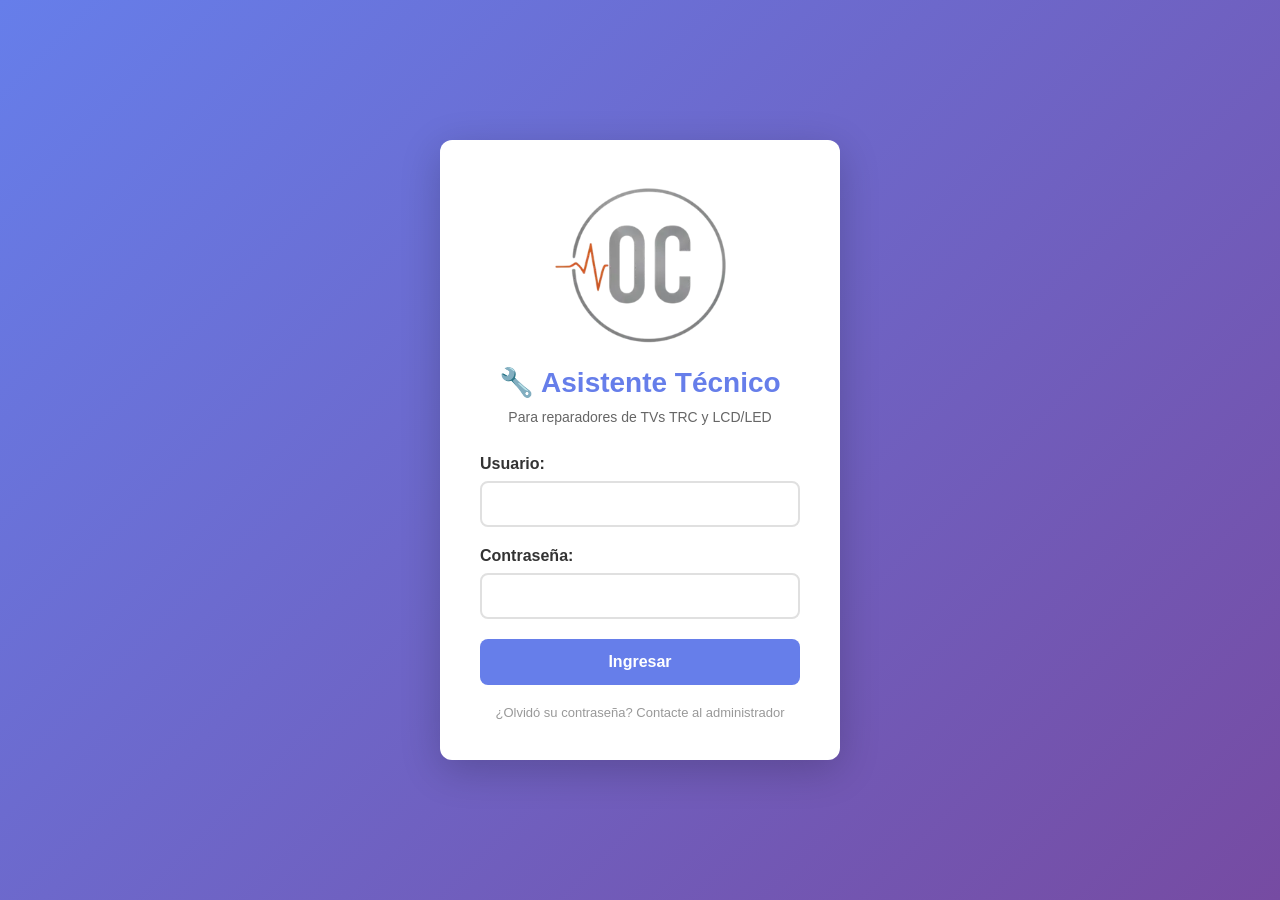
==== app.html @ 0cfd6c14 "Implementar selector de voces completo con agrupación por idioma" ====
<!DOCTYPE html>
<html lang="es">
<head>
    <meta charset="UTF-8">
    <meta name="viewport" content="width=device-width, initial-scale=1.0">
    <title>Asistente Técnico - Consulta</title>
    <link rel="stylesheet" href="styles.css">
</head>
<body>
<header>
    <div class="header-content">
        <div class="header-left">
            <img src="assets/logo-oc.webp" alt="Logo" class="logo-header">
            <h1>🔧 Fundamentación Técnica - Asistente Técnico</h1>
        </div>
        <button id="logoutBtn" class="btn-logout">🚪 Salir</button>
    </div>
</header>
    
    <main class="container">
        <!-- Selección de tipo de TV -->
        <section class="tv-selection">
            <h2>Seleccione el tipo de TV:</h2>
            <div class="tv-buttons">
                <button class="tv-btn" data-type="TRC">
                    <span class="icon">📺</span>
                    <span class="label">TV TRC</span>
                    <span class="desc">(Tubo de rayos catódicos)</span>
                </button>
                <button class="tv-btn" data-type="LCD">
                    <span class="icon">🖥️</span>
                    <span class="label">TV LCD/LED</span>
                    <span class="desc">(Pantalla plana)</span>
                </button>
            </div>
        </section>
        
        <!-- Búsqueda -->
        <section class="search-section">
            <div class="search-box">
                <label for="searchInput">¿Qué necesita saber?</label>
                <input 
                    type="text" 
                    id="searchInput" 
                    placeholder="Ej: fuente de alimentación, vertical, horizontal..."
                    autocomplete="off"
                >
                <button id="searchBtn" class="btn-primary">🔍 Buscar Información</button>
            </div>
        </section>
        
        <!-- Resultados -->
<section id="resultsSection" class="results-section hidden">
    <div class="results-header">
        <h3>Respuesta:</h3>
        <button id="listenBtn" class="btn-secondary" title="Escuchar respuesta">
            🔊 Escuchar
        </button>
    </div>
    
    <!-- Selector de voz -->
    <div class="voice-selector">
        <label for="voiceSelect">🎙️ Voz:</label>
        <select id="voiceSelect" class="voice-select">
            <option value="">Cargando voces...</option>
        </select>
    </div>
    
    <div id="resultsContent" class="results-content"></div>
</section>
        <!-- Loading -->
        <div id="loading" class="loading hidden">
            <div class="spinner"></div>
            <p>Buscando información...</p>
        </div>
    </main>
    
    <script src="config.js"></script>
    <script src="script.js"></script>
</body>
</html>
---- styles.css ----
* {
    margin: 0;
    padding: 0;
    box-sizing: border-box;
}

body {
    font-family: -apple-system, BlinkMacSystemFont, 'Segoe UI', Arial, sans-serif;
    background: linear-gradient(135deg, #667eea 0%, #764ba2 100%);
    min-height: 100vh;
    color: #333;
    font-size: 16px;
}

/* Login Page */
.login-page {
    display: flex;
    align-items: center;
    justify-content: center;
    padding: 20px;
}

.login-container {
    width: 100%;
    max-width: 400px;
}

.login-box {
    background: white;
    padding: 40px;
    border-radius: 12px;
    box-shadow: 0 10px 40px rgba(0,0,0,0.2);
}

.login-box h1 {
    text-align: center;
    color: #667eea;
    margin-bottom: 10px;
    font-size: 28px;
}

.subtitle {
    text-align: center;
    color: #666;
    margin-bottom: 30px;
    font-size: 14px;
}

.form-group {
    margin-bottom: 20px;
}

.form-group label {
    display: block;
    margin-bottom: 8px;
    font-weight: 600;
    color: #333;
}

.form-group input {
    width: 100%;
    padding: 12px;
    border: 2px solid #e0e0e0;
    border-radius: 8px;
    font-size: 16px;
    transition: border-color 0.3s;
}

.form-group input:focus {
    outline: none;
    border-color: #667eea;
}

.btn-primary {
    width: 100%;
    padding: 14px;
    background: #667eea;
    color: white;
    border: none;
    border-radius: 8px;
    font-size: 16px;
    font-weight: 600;
    cursor: pointer;
    transition: background 0.3s;
}

.btn-primary:hover {
    background: #5568d3;
}

.btn-secondary {
    padding: 10px 20px;
    background: #f0f0f0;
    color: #333;
    border: none;
    border-radius: 8px;
    font-size: 14px;
    cursor: pointer;
    transition: background 0.3s;
}

.btn-secondary:hover {
    background: #e0e0e0;
}

.help-text {
    text-align: center;
    margin-top: 20px;
    font-size: 13px;
    color: #999;
}

/* Header */
header {
    background: white;
    box-shadow: 0 2px 10px rgba(0,0,0,0.1);
    position: sticky;
    top: 0;
    z-index: 100;
}

.header-content {
    max-width: 1200px;
    margin: 0 auto;
    padding: 15px 20px;
    display: flex;
    justify-content: space-between;
    align-items: center;
}

header h1 {
    font-size: 24px;
    color: #667eea;
}

/* Main Container */
.container {
    max-width: 900px;
    margin: 0 auto;
    padding: 20px;
}

/* TV Selection */
.tv-selection {
    background: white;
    padding: 30px;
    border-radius: 12px;
    margin-bottom: 20px;
    box-shadow: 0 4px 20px rgba(0,0,0,0.1);
}

.tv-selection h2 {
    text-align: center;
    margin-bottom: 20px;
    color: #333;
    font-size: 22px;
}

.tv-buttons {
    display: grid;
    grid-template-columns: repeat(auto-fit, minmax(250px, 1fr));
    gap: 20px;
}

.tv-btn {
    background: linear-gradient(135deg, #667eea 0%, #764ba2 100%);
    color: white;
    border: none;
    padding: 30px 20px;
    border-radius: 12px;
    cursor: pointer;
    transition: transform 0.3s, box-shadow 0.3s;
    text-align: center;
}

.tv-btn:hover {
    transform: translateY(-5px);
    box-shadow: 0 10px 30px rgba(102, 126, 234, 0.4);
}

.tv-btn.active {
    background: linear-gradient(135deg, #f093fb 0%, #f5576c 100%);
    transform: scale(1.05);
}

.tv-btn .icon {
    font-size: 48px;
    display: block;
    margin-bottom: 10px;
}

.tv-btn .label {
    font-size: 20px;
    font-weight: 600;
    display: block;
    margin-bottom: 5px;
}

.tv-btn .desc {
    font-size: 13px;
    opacity: 0.9;
}

/* Search Section */
.search-section {
    background: white;
    padding: 30px;
    border-radius: 12px;
    margin-bottom: 20px;
    box-shadow: 0 4px 20px rgba(0,0,0,0.1);
}

.search-box label {
    display: block;
    margin-bottom: 15px;
    font-size: 18px;
    font-weight: 600;
    color: #333;
}

.search-box input {
    width: 100%;
    padding: 15px;
    border: 2px solid #e0e0e0;
    border-radius: 8px;
    font-size: 16px;
    margin-bottom: 15px;
    transition: border-color 0.3s;
}

.search-box input:focus {
    outline: none;
    border-color: #667eea;
}

/* Results Section */
.results-section {
    background: white;
    padding: 30px;
    border-radius: 12px;
    margin-bottom: 20px;
    box-shadow: 0 4px 20px rgba(0,0,0,0.1);
}

.results-header {
    display: flex;
    justify-content: space-between;
    align-items: center;
    margin-bottom: 20px;
    padding-bottom: 15px;
    border-bottom: 2px solid #f0f0f0;
}

.results-header h3 {
    color: #667eea;
    font-size: 20px;
}

.results-content {
    line-height: 1.8;
    color: #333;
    font-size: 16px;
}

.results-content h4 {
    color: #667eea;
    margin-top: 20px;
    margin-bottom: 10px;
    font-size: 18px;
}

.results-content p {
    margin-bottom: 15px;
}

.results-content ul, .results-content ol {
    margin-left: 25px;
    margin-bottom: 15px;
}

.results-content li {
    margin-bottom: 8px;
}

/* Loading */
.loading {
    text-align: center;
    padding: 40px;
    background: white;
    border-radius: 12px;
    box-shadow: 0 4px 20px rgba(0,0,0,0.1);
}

.spinner {
    width: 50px;
    height: 50px;
    border: 4px solid #f0f0f0;
    border-top-color: #667eea;
    border-radius: 50%;
    animation: spin 1s linear infinite;
    margin: 0 auto 20px;
}

@keyframes spin {
    to { transform: rotate(360deg); }
}

.hidden {
    display: none !important;
}

/* Responsive */
@media (max-width: 768px) {
    .login-box {
        padding: 30px 20px;
    }
    
    .header-content {
        flex-direction: column;
        gap: 10px;
    }
    
    header h1 {
        font-size: 20px;
    }
    
    .tv-buttons {
        grid-template-columns: 1fr;
    }
    
    .tv-btn {
        padding: 25px 15px;
    }
    
    .tv-btn .icon {
        font-size: 40px;
    }
    
    .tv-btn .label {
        font-size: 18px;
    }
    
    .results-header {
        flex-direction: column;
        gap: 10px;
        align-items: flex-start;
    }
}

@media (max-width: 480px) {
    body {
        font-size: 15px;
    }
    
    .container {
        padding: 15px;
    }
    
    .tv-selection, .search-section, .results-section {
        padding: 20px;
    }
}
/* ============================================
   LOGOS
   ============================================ */

/* Logo principal en página de login */
.logo-container {
    text-align: center;
    margin-bottom: 20px;
}

.logo-main {
    max-width: 180px;
    width: 100%;
    height: auto;
    display: block;
    margin: 0 auto;
    animation: fadeInDown 0.8s ease-out;
}

/* Logo pequeño en el header */
.header-logo {
    display: flex;
    align-items: center;
    gap: 12px;
}

.logo-header {
    width: 45px;
    height: 45px;
    object-fit: contain;
    border-radius: 8px;
    background: white;
    padding: 4px;
    box-shadow: 0 2px 8px rgba(0,0,0,0.1);
}

/* Animación suave de entrada */
@keyframes fadeInDown {
    from {
        opacity: 0;
        transform: translateY(-20px);
    }
    to {
        opacity: 1;
        transform: translateY(0);
    }
}

/* Responsive: ajustar tamaños en móviles */
@media (max-width: 768px) {
    .logo-main {
        max-width: 140px;
    }
    
    .logo-header {
        width: 38px;
        height: 38px;
    }
    
    header h1 {
        font-size: 18px;
    }
}

@media (max-width: 480px) {
    .logo-main {
        max-width: 120px;
    }
    
    .logo-header {
        width: 32px;
        height: 32px;
    }
    
    .header-logo {
        gap: 8px;
    }
    
    header h1 {
        font-size: 16px;
    }
}
/* ============================================
   HEADER MEJORADO
   ============================================ */

.header-content {
    display: flex;
    justify-content: space-between;
    align-items: center;
    gap: 10px;
}

.header-left {
    display: flex;
    align-items: center;
    gap: 10px;
    flex: 1;
    min-width: 0; /* Permite que el texto se recorte si es muy largo */
}

.header-left h1 {
    margin: 0;
    font-size: 18px;
    white-space: nowrap;
    overflow: hidden;
    text-overflow: ellipsis;
}

.btn-logout {
    background: #e74c3c;
    color: white;
    border: none;
    padding: 8px 16px;
    border-radius: 6px;
    font-size: 14px;
    cursor: pointer;
    white-space: nowrap;
    transition: background 0.3s;
    flex-shrink: 0;
}

.btn-logout:hover {
    background: #c0392b;
}

/* Responsive para móviles */
@media (max-width: 480px) {
    .header-content {
        flex-wrap: nowrap;
    }
    
    .header-left h1 {
        font-size: 15px;
    }
    
    .logo-header {
        width: 32px;
        height: 32px;
    }
    
    .btn-logout {
        padding: 6px 12px;
        font-size: 13px;
    }
}
/* ============================================
   SELECTOR DE VOZ
   ============================================ */

.voice-selector {
    margin-top: 15px;
    padding-top: 15px;
    border-top: 1px solid #e0e0e0;
    display: flex;
    align-items: center;
    gap: 10px;
    flex-wrap: wrap;
}

.voice-selector label {
    font-weight: 600;
    color: #333;
    font-size: 14px;
}

.voice-select {
    padding: 8px 12px;
    border: 2px solid #e0e0e0;
    border-radius: 6px;
    font-size: 14px;
    background: white;
    cursor: pointer;
    min-width: 200px;
    max-width: 100%;
    transition: border-color 0.3s;
}

.voice-select:focus {
    outline: none;
    border-color: #667eea;
}

.voice-select:hover {
    border-color: #667eea;
}

/* Responsive para móviles */
@media (max-width: 480px) {
    .voice-selector {
        flex-direction: column;
        align-items: flex-start;
    }
    
    .voice-select {
        width: 100%;
        min-width: unset;
    }
}
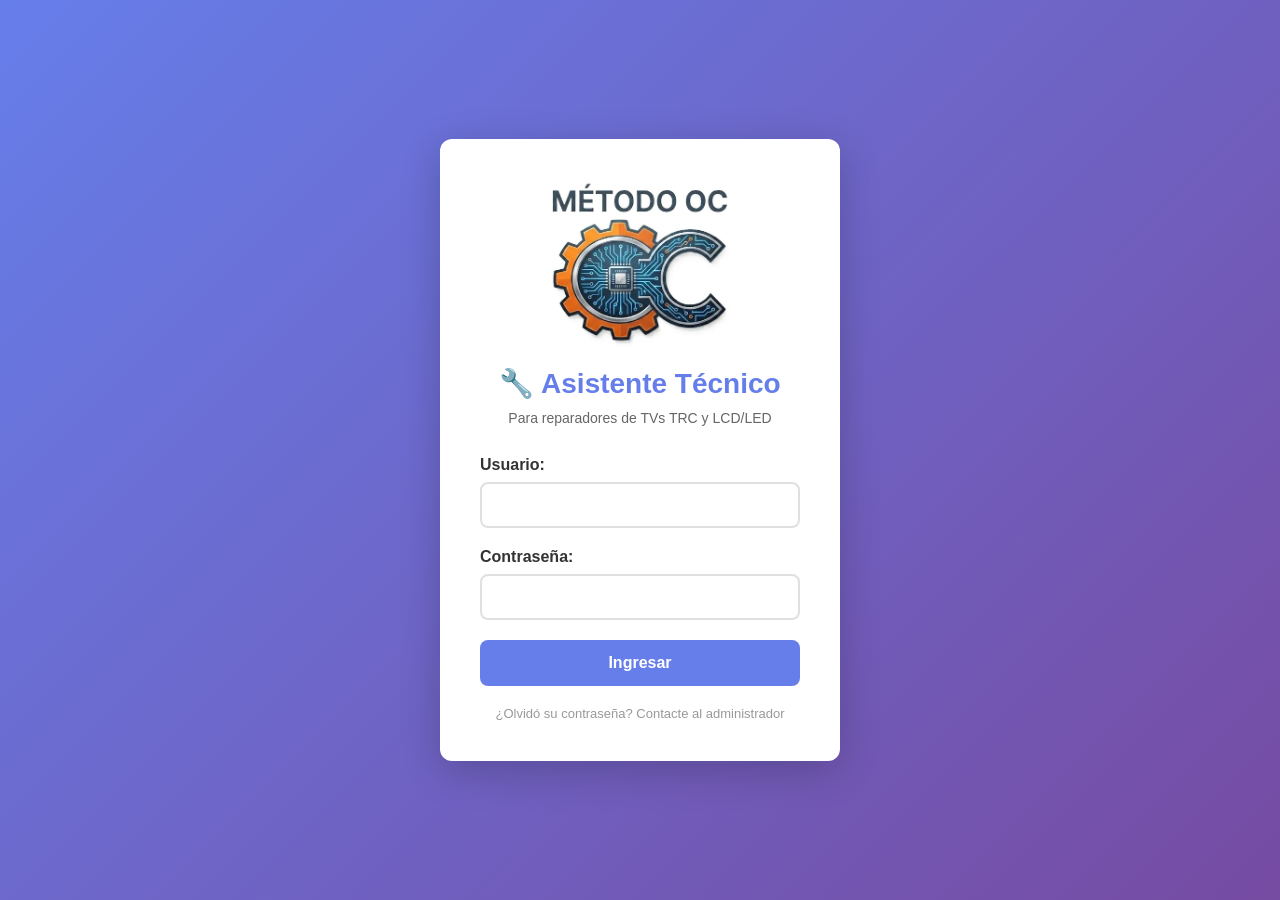
==== commit e06c4db2: "Cambio de logo" ====
--- a/app.html
+++ b/app.html
@@ -10,7 +10,7 @@
 <header>
     <div class="header-content">
         <div class="header-left">
-            <img src="assets/logo-oc.webp" alt="Logo" class="logo-header">
+            <img src="assets/Logo-nuevo-metodo-oc.webp" alt="Logo" class="logo-header">
             <h1>🔧 Fundamentación Técnica - Asistente Técnico</h1>
         </div>
         <button id="logoutBtn" class="btn-logout">🚪 Salir</button>
@@ -38,7 +38,7 @@
         <!-- Búsqueda -->
         <section class="search-section">
             <div class="search-box">
-                <label for="searchInput">¿Qué necesita saber?</label>
+                <label for="searchInput">¿Qué necesita saber o recordar?</label>
                 <input 
                     type="text" 
                     id="searchInput" 
@@ -58,13 +58,6 @@
         </button>
     </div>
     
-    <!-- Selector de voz -->
-    <div class="voice-selector">
-        <label for="voiceSelect">🎙️ Voz:</label>
-        <select id="voiceSelect" class="voice-select">
-            <option value="">Cargando voces...</option>
-        </select>
-    </div>
     
     <div id="resultsContent" class="results-content"></div>
 </section>
--- a/styles.css
+++ b/styles.css
@@ -506,56 +506,3 @@
         font-size: 13px;
     }
 }
-/* ============================================
-   SELECTOR DE VOZ
-   ============================================ */
-
-.voice-selector {
-    margin-top: 15px;
-    padding-top: 15px;
-    border-top: 1px solid #e0e0e0;
-    display: flex;
-    align-items: center;
-    gap: 10px;
-    flex-wrap: wrap;
-}
-
-.voice-selector label {
-    font-weight: 600;
-    color: #333;
-    font-size: 14px;
-}
-
-.voice-select {
-    padding: 8px 12px;
-    border: 2px solid #e0e0e0;
-    border-radius: 6px;
-    font-size: 14px;
-    background: white;
-    cursor: pointer;
-    min-width: 200px;
-    max-width: 100%;
-    transition: border-color 0.3s;
-}
-
-.voice-select:focus {
-    outline: none;
-    border-color: #667eea;
-}
-
-.voice-select:hover {
-    border-color: #667eea;
-}
-
-/* Responsive para móviles */
-@media (max-width: 480px) {
-    .voice-selector {
-        flex-direction: column;
-        align-items: flex-start;
-    }
-    
-    .voice-select {
-        width: 100%;
-        min-width: unset;
-    }
-}
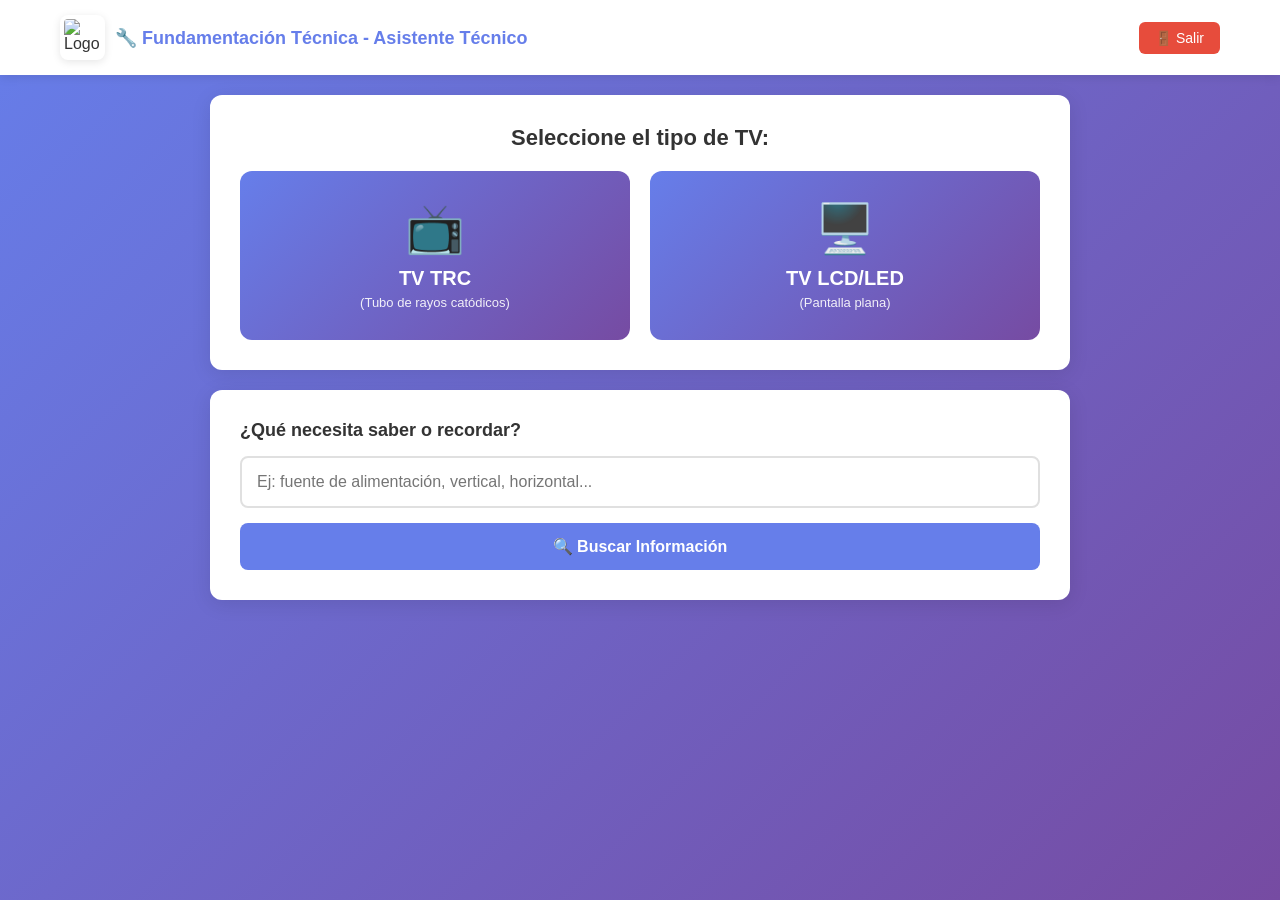
==== commit 2e98521b: "Update app.html" ====
--- a/app.html
+++ b/app.html
@@ -68,7 +68,5 @@
         </div>
     </main>
     
-    <script src="config.js"></script>
-    <script src="script.js"></script>
 </body>
-</html>+</html>
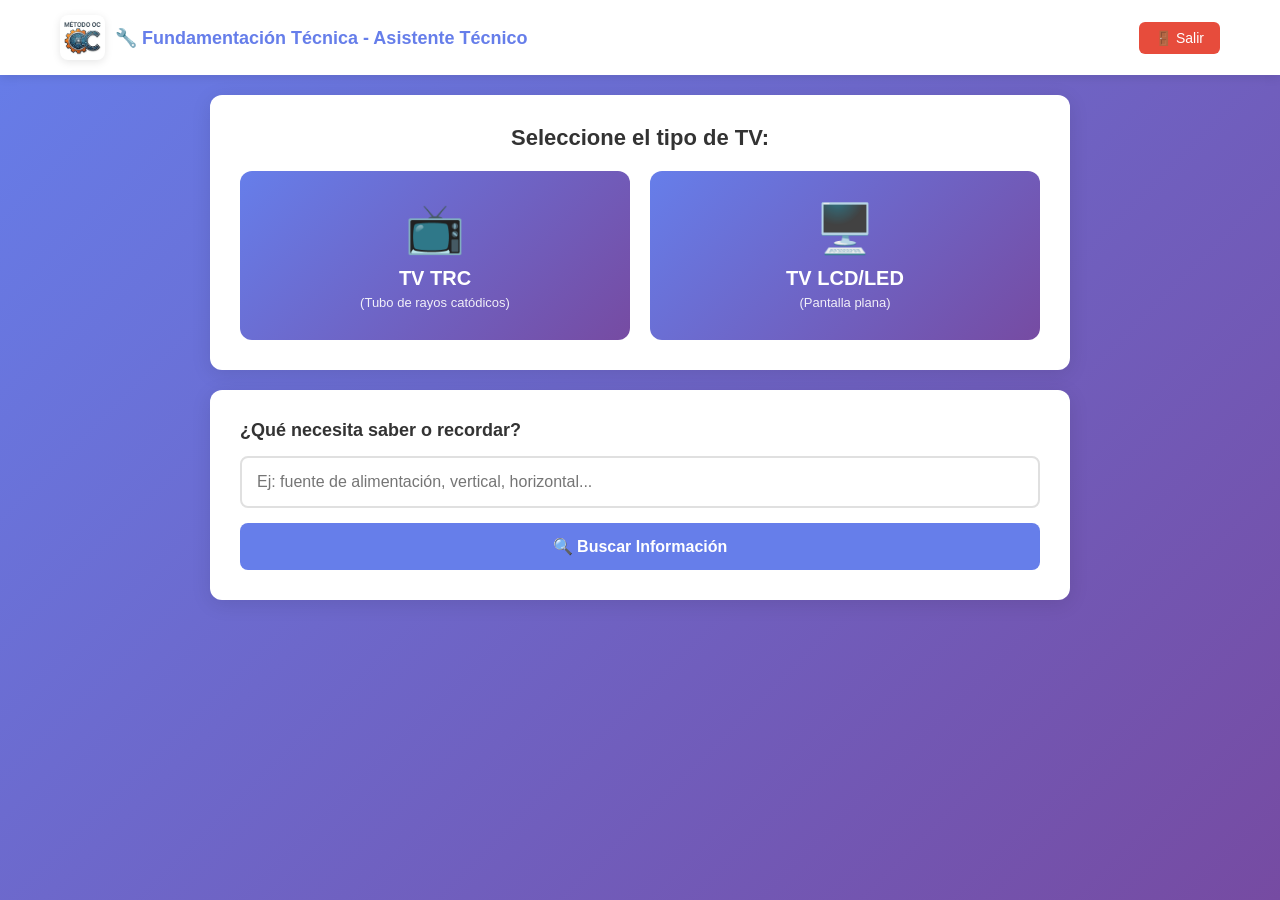
==== commit 9ea9c854: "Fix logo image source path in app.html" ====
--- a/app.html
+++ b/app.html
@@ -10,7 +10,7 @@
 <header>
     <div class="header-content">
         <div class="header-left">
-            <img src="assets/Logo-nuevo-metodo-oc.webp" alt="Logo" class="logo-header">
+            <img src="Logo-nuevo-metodo-oc.webp" alt="Logo" class="logo-header">
             <h1>🔧 Fundamentación Técnica - Asistente Técnico</h1>
         </div>
         <button id="logoutBtn" class="btn-logout">🚪 Salir</button>
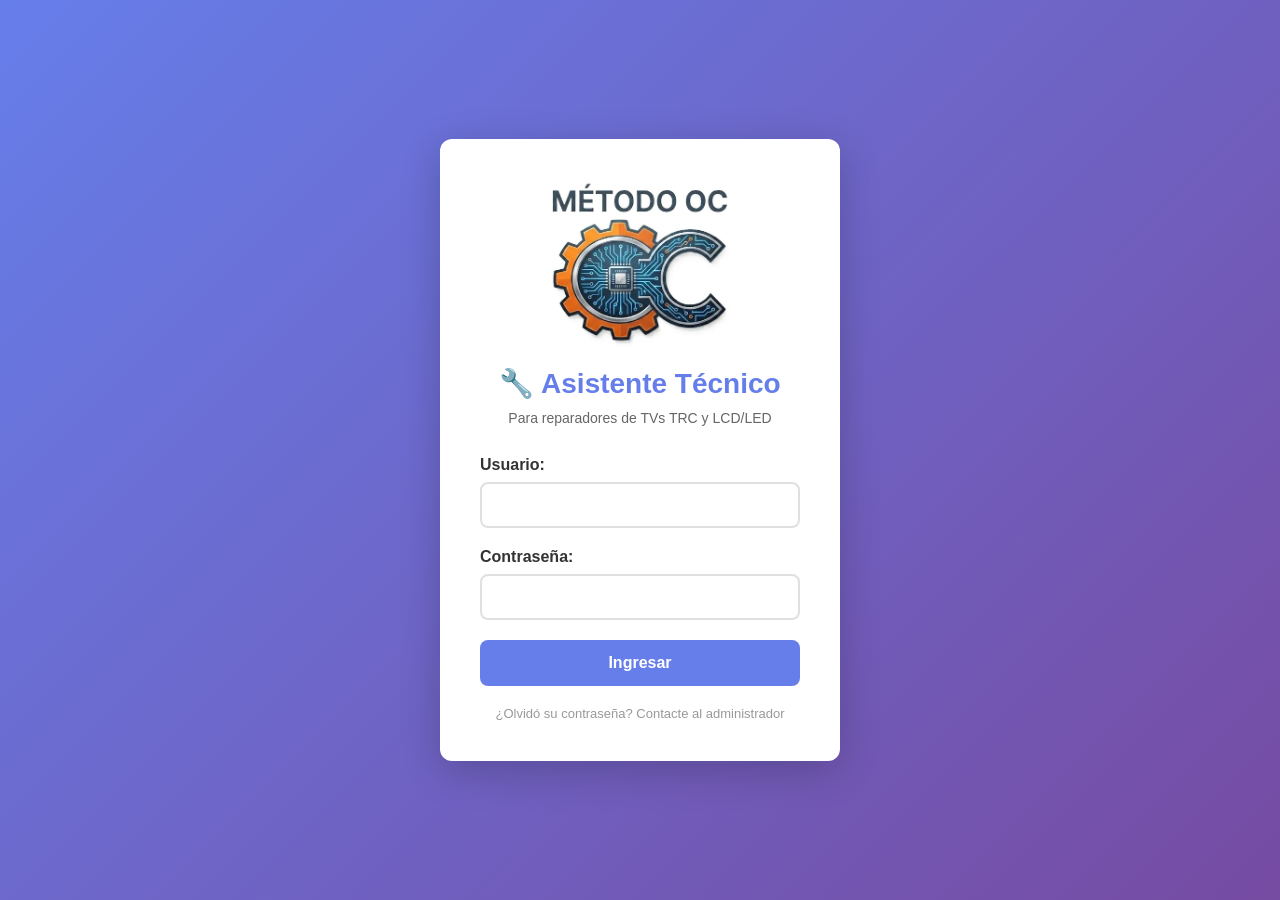
==== commit 169f67f9: "Update app.html" ====
--- a/app.html
+++ b/app.html
@@ -7,66 +7,62 @@
     <link rel="stylesheet" href="styles.css">
 </head>
 <body>
-<header>
-    <div class="header-content">
-        <div class="header-left">
-            <img src="Logo-nuevo-metodo-oc.webp" alt="Logo" class="logo-header">
-            <h1>🔧 Fundamentación Técnica - Asistente Técnico</h1>
-        </div>
-        <button id="logoutBtn" class="btn-logout">🚪 Salir</button>
+    <div class="container">
+        <header class="app-header">
+            <div class="logo-container">
+                <img src="Logo-nuevo-metodo-oc.webp" alt="Logo" class="logo-main">
+            </div>
+            <h1>🔧 Fundamentación Técnica</h1>
+            <p class="subtitle">Asistente Técnico Virtual</p>
+            <button id="logoutBtn" class="btn-logout">🚪 Salir</button>
+        </header>
+
+        <main class="app-main">
+            <!-- Selección de tipo de TV -->
+            <section class="card">
+                <h2>📺 Seleccione el tipo de TV</h2>
+                <div class="tv-type-selector">
+                    <button type="button" class="btn-tv-type" data-type="TRC">
+                        📺 TV TRC<br><small>(Tubo de rayos catódicos)</small>
+                    </button>
+                    <button type="button" class="btn-tv-type" data-type="LCD/LED">
+                        🖥️ TV LCD/LED<br><small>(Pantalla plana)</small>
+                    </button>
+                </div>
+                <p id="tvTypeSelected" class="selection-indicator"></p>
+            </section>
+
+            <!-- Formulario de búsqueda -->
+            <section class="card">
+                <h2>🔍 Buscar Concepto</h2>
+                <form id="searchForm">
+                    <div class="form-group">
+                        <label for="searchTerm">¿Qué necesita saber o recordar?</label>
+                        <input type="text" id="searchTerm" placeholder="Ej: Flyback, T-Con, Fuente conmutada..." required>
+                    </div>
+                    <button type="submit" class="btn-primary">🔍 Buscar Información</button>
+                </form>
+            </section>
+
+            <!-- Resultados -->
+            <section class="card" id="resultSection" style="display: none;">
+                <h2>📚 Explicación</h2>
+                
+                <button id="btnVoice" class="btn-voice-simple" title="Escuchar explicación">
+                    <span class="voice-icon-simple">🔊</span>
+                    <span id="voiceLabel">Escuchar explicación</span>
+                </button>
+                
+                <div class="result-content" id="resultContent"></div>
+                <button id="newSearchBtn" class="btn-secondary">🔄 Nueva Búsqueda</button>
+            </section>
+        </main>
+
+        <footer class="app-footer">
+            <p>Tutor Virtual v1.0 — Powered by Groq AI</p>
+        </footer>
     </div>
-</header>
-    
-    <main class="container">
-        <!-- Selección de tipo de TV -->
-        <section class="tv-selection">
-            <h2>Seleccione el tipo de TV:</h2>
-            <div class="tv-buttons">
-                <button class="tv-btn" data-type="TRC">
-                    <span class="icon">📺</span>
-                    <span class="label">TV TRC</span>
-                    <span class="desc">(Tubo de rayos catódicos)</span>
-                </button>
-                <button class="tv-btn" data-type="LCD">
-                    <span class="icon">🖥️</span>
-                    <span class="label">TV LCD/LED</span>
-                    <span class="desc">(Pantalla plana)</span>
-                </button>
-            </div>
-        </section>
-        
-        <!-- Búsqueda -->
-        <section class="search-section">
-            <div class="search-box">
-                <label for="searchInput">¿Qué necesita saber o recordar?</label>
-                <input 
-                    type="text" 
-                    id="searchInput" 
-                    placeholder="Ej: fuente de alimentación, vertical, horizontal..."
-                    autocomplete="off"
-                >
-                <button id="searchBtn" class="btn-primary">🔍 Buscar Información</button>
-            </div>
-        </section>
-        
-        <!-- Resultados -->
-<section id="resultsSection" class="results-section hidden">
-    <div class="results-header">
-        <h3>Respuesta:</h3>
-        <button id="listenBtn" class="btn-secondary" title="Escuchar respuesta">
-            🔊 Escuchar
-        </button>
-    </div>
-    
-    
-    <div id="resultsContent" class="results-content"></div>
-</section>
-        <!-- Loading -->
-        <div id="loading" class="loading hidden">
-            <div class="spinner"></div>
-            <p>Buscando información...</p>
-        </div>
-    </main>
-    
+
+    <script src="app.js"></script>
 </body>
 </html>
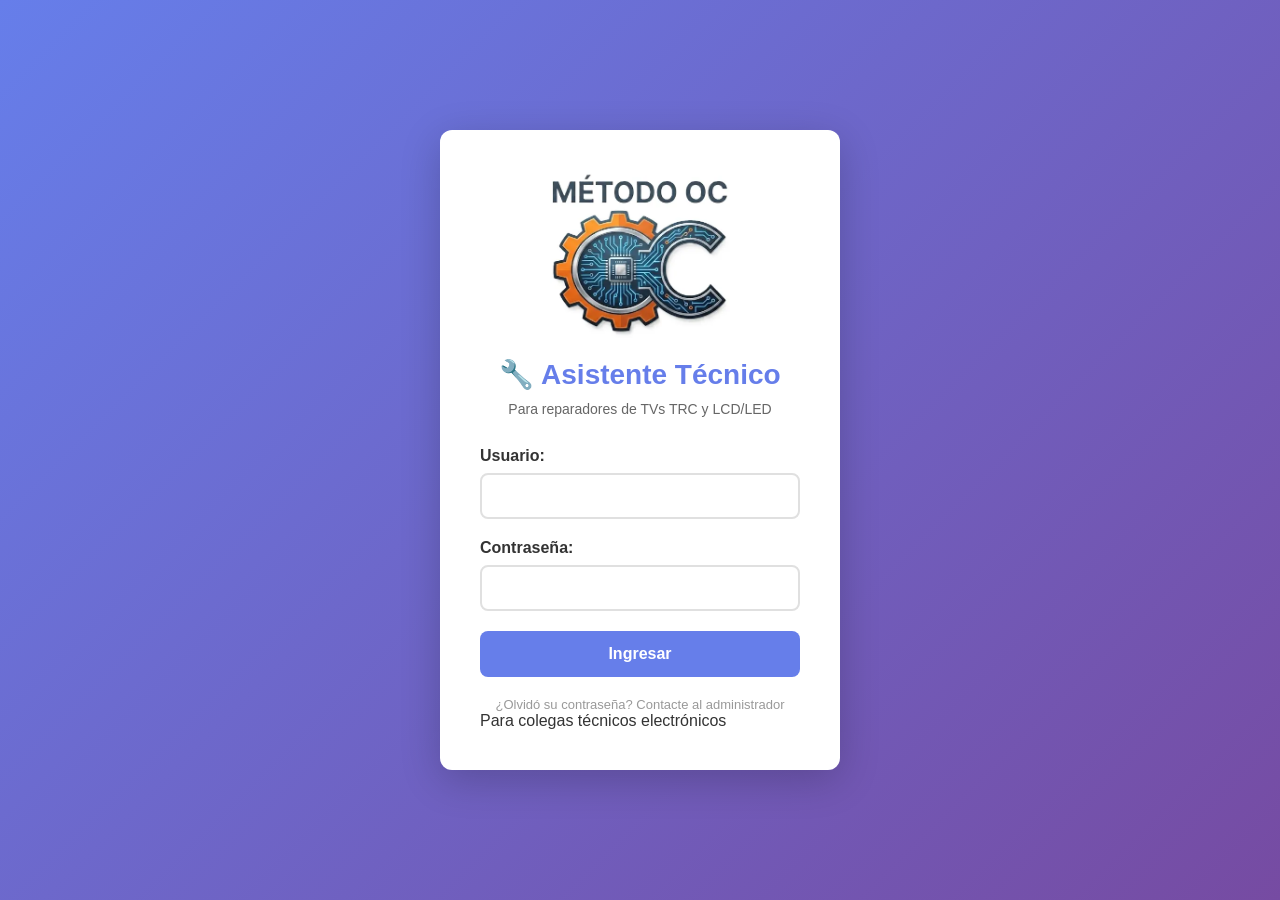
==== commit 81028da3: "Add favicon link to app.html" ====
--- a/app.html
+++ b/app.html
@@ -4,6 +4,7 @@
     <meta charset="UTF-8">
     <meta name="viewport" content="width=device-width, initial-scale=1.0">
     <title>Asistente Técnico - Consulta</title>
+     <link rel="icon" type="image/png" href="Logo-nuevo-metodo-oc.webp">
     <link rel="stylesheet" href="styles.css">
 </head>
 <body>
--- a/styles.css
+++ b/styles.css
@@ -1,3 +1,6 @@
+/* ============================================
+   RESET Y BASE
+   ============================================ */
 * {
     margin: 0;
     padding: 0;
@@ -12,7 +15,9 @@
     font-size: 16px;
 }
 
-/* Login Page */
+/* ============================================
+   LOGIN PAGE
+   ============================================ */
 .login-page {
     display: flex;
     align-items: center;
@@ -110,185 +115,258 @@
     color: #999;
 }
 
-/* Header */
-header {
+/* ============================================
+   LOGOS
+   ============================================ */
+.logo-container {
+    text-align: center;
+    margin-bottom: 20px;
+}
+
+.logo-main {
+    max-width: 180px;
+    width: 100%;
+    height: auto;
+    display: block;
+    margin: 0 auto;
+    animation: fadeInDown 0.8s ease-out;
+}
+
+@keyframes fadeInDown {
+    from {
+        opacity: 0;
+        transform: translateY(-20px);
+    }
+    to {
+        opacity: 1;
+        transform: translateY(0);
+    }
+}
+
+/* ============================================
+   HEADER DE LA APP
+   ============================================ */
+.app-header {
     background: white;
-    box-shadow: 0 2px 10px rgba(0,0,0,0.1);
-    position: sticky;
-    top: 0;
-    z-index: 100;
-}
-
-.header-content {
-    max-width: 1200px;
-    margin: 0 auto;
-    padding: 15px 20px;
-    display: flex;
-    justify-content: space-between;
-    align-items: center;
-}
-
-header h1 {
+    padding: 20px;
+    border-radius: 12px;
+    margin-bottom: 20px;
+    box-shadow: 0 4px 20px rgba(0,0,0,0.1);
+    text-align: center;
+    position: relative;
+}
+
+.app-header h1 {
+    color: #667eea;
     font-size: 24px;
-    color: #667eea;
-}
-
-/* Main Container */
+    margin-bottom: 5px;
+}
+
+.app-header .subtitle {
+    color: #666;
+    font-size: 14px;
+    margin-bottom: 15px;
+}
+
+.btn-logout {
+    position: absolute;
+    top: 15px;
+    left: 15px;
+    background: #e74c3c;
+    color: white;
+    border: none;
+    padding: 8px 16px;
+    border-radius: 6px;
+    font-size: 14px;
+    cursor: pointer;
+    transition: background 0.3s;
+}
+
+.btn-logout:hover {
+    background: #c0392b;
+}
+
+/* ============================================
+   CONTENEDOR PRINCIPAL
+   ============================================ */
 .container {
     max-width: 900px;
     margin: 0 auto;
     padding: 20px;
 }
 
-/* TV Selection */
-.tv-selection {
+.app-main {
+    display: flex;
+    flex-direction: column;
+    gap: 20px;
+}
+
+/* ============================================
+   TARJETAS (CARDS)
+   ============================================ */
+.card {
     background: white;
     padding: 30px;
     border-radius: 12px;
-    margin-bottom: 20px;
     box-shadow: 0 4px 20px rgba(0,0,0,0.1);
 }
 
-.tv-selection h2 {
-    text-align: center;
-    margin-bottom: 20px;
+.card h2 {
     color: #333;
     font-size: 22px;
-}
-
-.tv-buttons {
-    display: grid;
-    grid-template-columns: repeat(auto-fit, minmax(250px, 1fr));
-    gap: 20px;
-}
-
-.tv-btn {
+    margin-bottom: 20px;
+}
+
+/* ============================================
+   SELECTOR DE TIPO DE TV
+   ============================================ */
+.tv-type-selector {
+    display: flex;
+    gap: 15px;
+    margin-bottom: 15px;
+    flex-wrap: wrap;
+}
+
+.btn-tv-type {
+    flex: 1;
+    min-width: 150px;
+    padding: 20px 15px;
     background: linear-gradient(135deg, #667eea 0%, #764ba2 100%);
     color: white;
     border: none;
-    padding: 30px 20px;
     border-radius: 12px;
     cursor: pointer;
+    font-size: 16px;
+    font-weight: 600;
     transition: transform 0.3s, box-shadow 0.3s;
     text-align: center;
-}
-
-.tv-btn:hover {
-    transform: translateY(-5px);
-    box-shadow: 0 10px 30px rgba(102, 126, 234, 0.4);
-}
-
-.tv-btn.active {
+    box-shadow: 0 4px 15px rgba(102, 126, 234, 0.3);
+}
+
+.btn-tv-type:hover {
+    transform: translateY(-3px);
+    box-shadow: 0 8px 25px rgba(102, 126, 234, 0.5);
+}
+
+.btn-tv-type.active {
     background: linear-gradient(135deg, #f093fb 0%, #f5576c 100%);
     transform: scale(1.05);
-}
-
-.tv-btn .icon {
-    font-size: 48px;
+    box-shadow: 0 8px 25px rgba(245, 87, 108, 0.5);
+}
+
+.btn-tv-type small {
     display: block;
-    margin-bottom: 10px;
-}
-
-.tv-btn .label {
-    font-size: 20px;
+    font-size: 0.85em;
+    font-weight: normal;
+    margin-top: 5px;
+    opacity: 0.9;
+}
+
+.selection-indicator {
+    color: #667eea;
     font-weight: 600;
-    display: block;
-    margin-bottom: 5px;
-}
-
-.tv-btn .desc {
-    font-size: 13px;
-    opacity: 0.9;
-}
-
-/* Search Section */
-.search-section {
-    background: white;
-    padding: 30px;
-    border-radius: 12px;
+    font-size: 14px;
+    margin-top: 10px;
+}
+
+/* ============================================
+   FORMULARIO DE BÚSQUEDA
+   ============================================ */
+#searchForm .form-group {
     margin-bottom: 20px;
-    box-shadow: 0 4px 20px rgba(0,0,0,0.1);
-}
-
-.search-box label {
-    display: block;
-    margin-bottom: 15px;
-    font-size: 18px;
-    font-weight: 600;
-    color: #333;
-}
-
-.search-box input {
+}
+
+#searchForm input {
     width: 100%;
     padding: 15px;
     border: 2px solid #e0e0e0;
     border-radius: 8px;
     font-size: 16px;
-    margin-bottom: 15px;
     transition: border-color 0.3s;
 }
 
-.search-box input:focus {
+#searchForm input:focus {
     outline: none;
     border-color: #667eea;
 }
 
-/* Results Section */
-.results-section {
-    background: white;
-    padding: 30px;
-    border-radius: 12px;
-    margin-bottom: 20px;
-    box-shadow: 0 4px 20px rgba(0,0,0,0.1);
-}
-
-.results-header {
-    display: flex;
-    justify-content: space-between;
-    align-items: center;
-    margin-bottom: 20px;
-    padding-bottom: 15px;
-    border-bottom: 2px solid #f0f0f0;
-}
-
-.results-header h3 {
-    color: #667eea;
-    font-size: 20px;
-}
-
-.results-content {
+#searchForm .btn-primary {
+    width: 100%;
+    padding: 16px;
+    font-size: 17px;
+}
+
+/* ============================================
+   SECCIÓN DE RESULTADOS
+   ============================================ */
+#resultSection {
+    animation: fadeInDown 0.5s ease-out;
+}
+
+.result-content {
     line-height: 1.8;
     color: #333;
     font-size: 16px;
-}
-
-.results-content h4 {
+    margin: 20px 0;
+}
+
+.result-content h3 {
     color: #667eea;
     margin-top: 20px;
     margin-bottom: 10px;
     font-size: 18px;
 }
 
-.results-content p {
+.result-content p {
     margin-bottom: 15px;
 }
 
-.results-content ul, .results-content ol {
+.result-content ul,
+.result-content ol {
     margin-left: 25px;
     margin-bottom: 15px;
 }
 
-.results-content li {
+.result-content li {
     margin-bottom: 8px;
 }
 
-/* Loading */
+/* ============================================
+   BOTÓN DE VOZ
+   ============================================ */
+.btn-voice-simple {
+    display: inline-flex;
+    align-items: center;
+    gap: 8px;
+    padding: 10px 20px;
+    background: #667eea;
+    color: white;
+    border: none;
+    border-radius: 8px;
+    font-size: 14px;
+    cursor: pointer;
+    transition: background 0.3s;
+    margin-bottom: 15px;
+}
+
+.btn-voice-simple:hover {
+    background: #5568d3;
+}
+
+.btn-voice-simple.playing {
+    background: #f5576c;
+}
+
+.voice-icon-simple {
+    font-size: 18px;
+}
+
+/* ============================================
+   LOADING
+   ============================================ */
 .loading {
     text-align: center;
     padding: 40px;
-    background: white;
-    border-radius: 12px;
-    box-shadow: 0 4px 20px rgba(0,0,0,0.1);
 }
 
 .spinner {
@@ -305,45 +383,38 @@
     to { transform: rotate(360deg); }
 }
 
-.hidden {
-    display: none !important;
-}
-
-/* Responsive */
+/* ============================================
+   FOOTER
+   ============================================ */
+.app-footer {
+    text-align: center;
+    padding: 20px;
+    color: rgba(255,255,255,0.8);
+    font-size: 14px;
+}
+
+/* ============================================
+   RESPONSIVE
+   ============================================ */
 @media (max-width: 768px) {
     .login-box {
         padding: 30px 20px;
     }
     
-    .header-content {
+    .app-header h1 {
+        font-size: 20px;
+    }
+    
+    .tv-type-selector {
         flex-direction: column;
-        gap: 10px;
-    }
-    
-    header h1 {
-        font-size: 20px;
-    }
-    
-    .tv-buttons {
-        grid-template-columns: 1fr;
-    }
-    
-    .tv-btn {
-        padding: 25px 15px;
-    }
-    
-    .tv-btn .icon {
-        font-size: 40px;
-    }
-    
-    .tv-btn .label {
-        font-size: 18px;
-    }
-    
-    .results-header {
-        flex-direction: column;
-        gap: 10px;
-        align-items: flex-start;
+    }
+    
+    .btn-tv-type {
+        width: 100%;
+    }
+    
+    .card {
+        padding: 20px;
     }
 }
 
@@ -356,153 +427,16 @@
         padding: 15px;
     }
     
-    .tv-selection, .search-section, .results-section {
-        padding: 20px;
-    }
-}
-/* ============================================
-   LOGOS
-   ============================================ */
-
-/* Logo principal en página de login */
-.logo-container {
-    text-align: center;
-    margin-bottom: 20px;
-}
-
-.logo-main {
-    max-width: 180px;
-    width: 100%;
-    height: auto;
-    display: block;
-    margin: 0 auto;
-    animation: fadeInDown 0.8s ease-out;
-}
-
-/* Logo pequeño en el header */
-.header-logo {
-    display: flex;
-    align-items: center;
-    gap: 12px;
-}
-
-.logo-header {
-    width: 45px;
-    height: 45px;
-    object-fit: contain;
-    border-radius: 8px;
-    background: white;
-    padding: 4px;
-    box-shadow: 0 2px 8px rgba(0,0,0,0.1);
-}
-
-/* Animación suave de entrada */
-@keyframes fadeInDown {
-    from {
-        opacity: 0;
-        transform: translateY(-20px);
-    }
-    to {
-        opacity: 1;
-        transform: translateY(0);
-    }
-}
-
-/* Responsive: ajustar tamaños en móviles */
-@media (max-width: 768px) {
+    .app-header {
+        padding: 15px;
+    }
+    
+    .btn-logout {
+        position: static;
+        margin-bottom: 10px;
+    }
+    
     .logo-main {
         max-width: 140px;
     }
-    
-    .logo-header {
-        width: 38px;
-        height: 38px;
-    }
-    
-    header h1 {
-        font-size: 18px;
-    }
-}
-
-@media (max-width: 480px) {
-    .logo-main {
-        max-width: 120px;
-    }
-    
-    .logo-header {
-        width: 32px;
-        height: 32px;
-    }
-    
-    .header-logo {
-        gap: 8px;
-    }
-    
-    header h1 {
-        font-size: 16px;
-    }
-}
-/* ============================================
-   HEADER MEJORADO
-   ============================================ */
-
-.header-content {
-    display: flex;
-    justify-content: space-between;
-    align-items: center;
-    gap: 10px;
-}
-
-.header-left {
-    display: flex;
-    align-items: center;
-    gap: 10px;
-    flex: 1;
-    min-width: 0; /* Permite que el texto se recorte si es muy largo */
-}
-
-.header-left h1 {
-    margin: 0;
-    font-size: 18px;
-    white-space: nowrap;
-    overflow: hidden;
-    text-overflow: ellipsis;
-}
-
-.btn-logout {
-    background: #e74c3c;
-    color: white;
-    border: none;
-    padding: 8px 16px;
-    border-radius: 6px;
-    font-size: 14px;
-    cursor: pointer;
-    white-space: nowrap;
-    transition: background 0.3s;
-    flex-shrink: 0;
-}
-
-.btn-logout:hover {
-    background: #c0392b;
-}
-
-/* Responsive para móviles */
-@media (max-width: 480px) {
-    .header-content {
-        flex-wrap: nowrap;
-    }
-    
-    .header-left h1 {
-        font-size: 15px;
-    }
-    
-    .logo-header {
-        width: 32px;
-        height: 32px;
-    }
-    
-    .btn-logout {
-        padding: 6px 12px;
-        font-size: 13px;
-    }
-}
+}
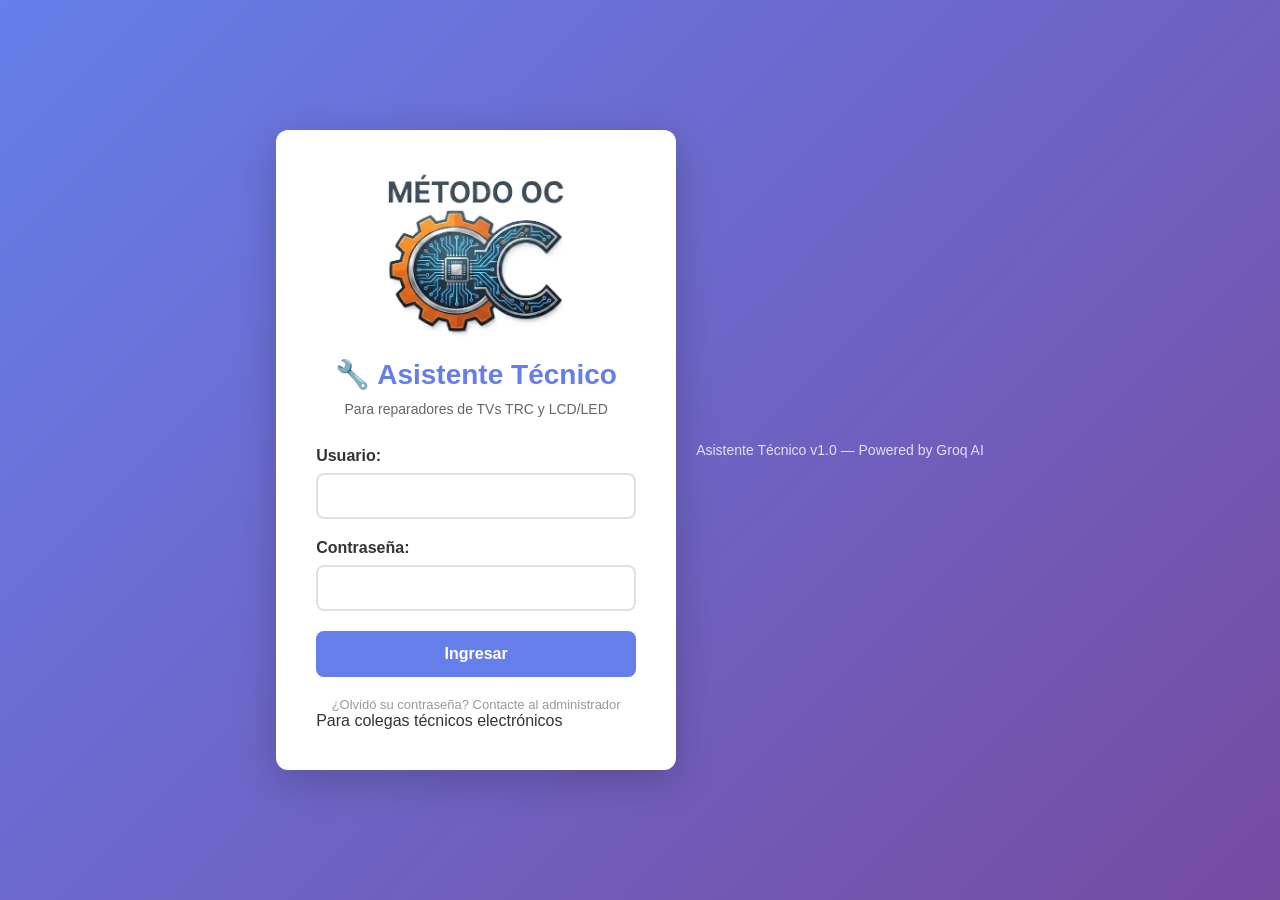
==== commit c03b95d3: "Add new footer for Asistente Técnico" ====
--- a/app.html
+++ b/app.html
@@ -63,6 +63,9 @@
             <p>Tutor Virtual v1.0 — Powered by Groq AI</p>
         </footer>
     </div>
+        <footer class="app-footer">
+            <p>Asistente Técnico v1.0 — Powered by Groq AI</p>
+        </footer>
 
     <script src="app.js"></script>
 </body>
